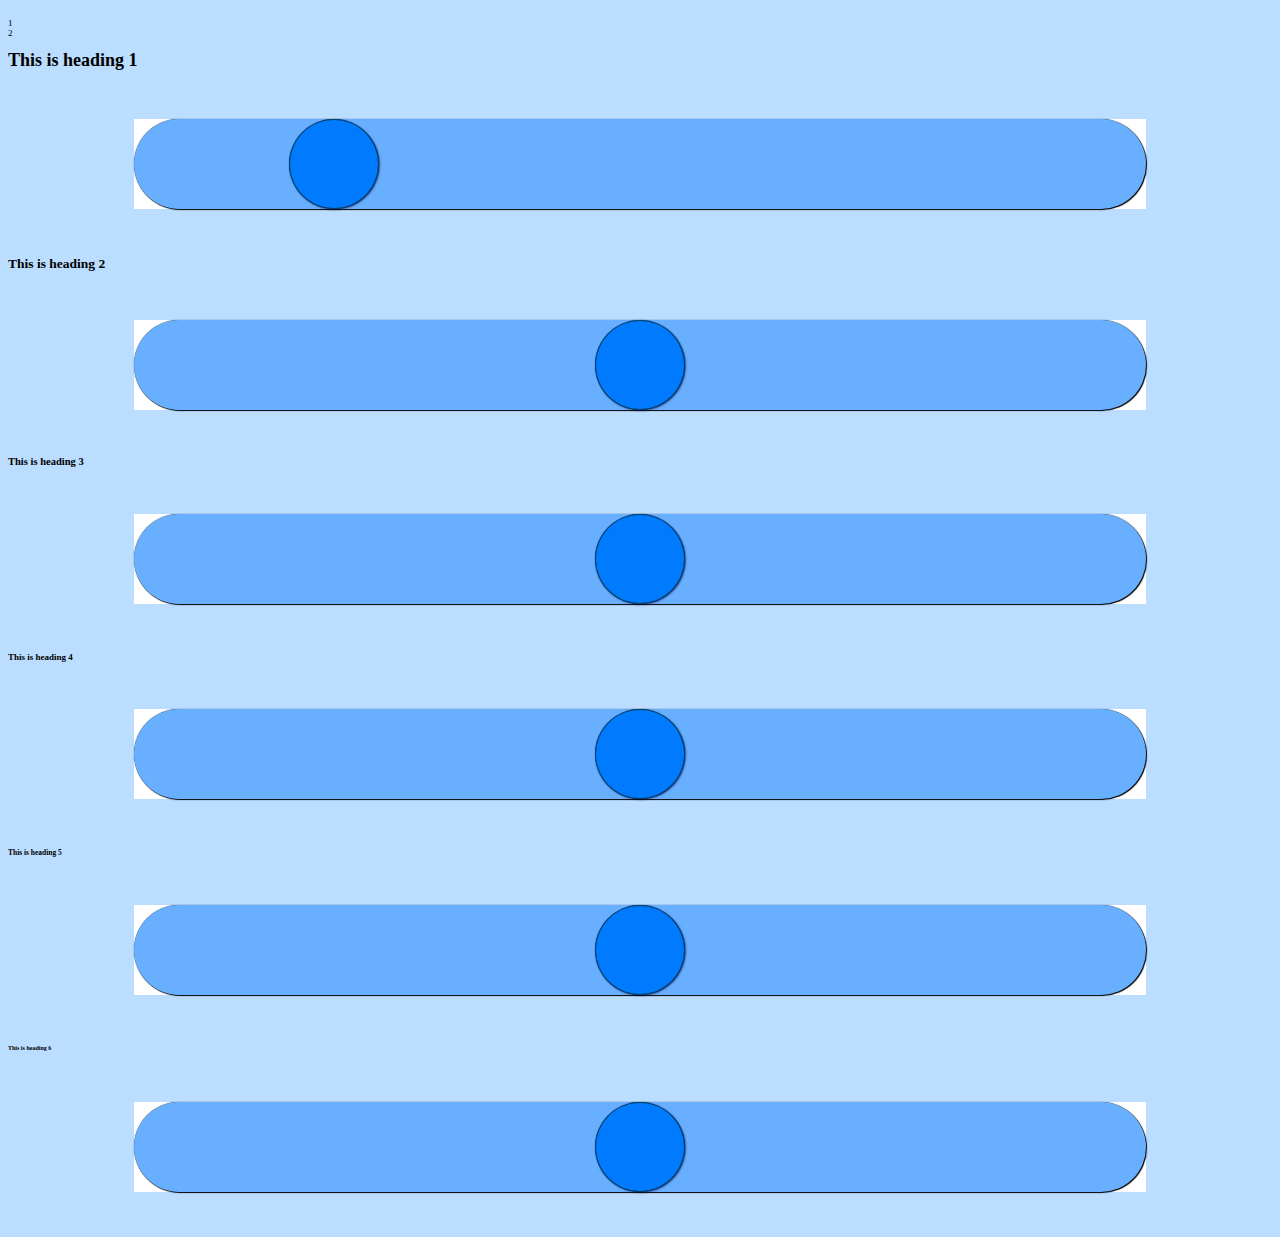
==== Master/http/range2.html @ c5414ecf "fusion avec le server http, commit de back up, non testé, surement non fonctionnel" ====
<html><head>
<meta http-equiv="content-type" content="text/html; charset=windows-1252"><script language="javascript"> 


function loadXML(type,value) 
	{ 
		var xmlhttp; 
		if (window.XMLHttpRequest)   
		{   
			xmlhttp=new XMLHttpRequest();   
			//xmlhttp="192.168.1.1";
		} 
		else   
		{   
			xmlhttp=new ActiveXObject("Microsoft.XMLHTTP");   
		} 
		xmlhttp.open("GET",type+"="+ value+",",true); xmlhttp.send(); 
	} 
</script> 

<style>
input[type=range].slider {
  -webkit-appearance: none;
  width: 80%;
  margin: 4vh 10%;
}
input[type=range].slider:focus {
  outline: none;
}
input[type=range].slider::-webkit-slider-runnable-track {
  width: 100%;
  height: 10vh;
  cursor: pointer;
  box-shadow: 1px 1px 1px #000000, 0px 0px 1px #0d0d0d;
  background: #68afff;
  border-radius: 50px;
  border: 0px solid #000100;
}
input[type=range].slider::-webkit-slider-thumb {
  box-shadow: 0.8px 0.8px 1.9px rgba(0, 0, 62, 0.67), 0px 0px 0.8px rgba(0, 0, 88, 0.67);
  border: 1.9px solid rgba(0, 30, 0, 0.57);
  height:  10vh;
  width:  10vh;
  border-radius:  10vh;
  background: #007bff;
  cursor: pointer;
  -webkit-appearance: none;
  margin-top: 0px;
}
input[type=range].slider:focus::-webkit-slider-runnable-track {
  background: #82bdff;
}
input[type=range].slider::-moz-range-track {
  width: 100%;
  height: 10vh;
  cursor: pointer;
  box-shadow: 1px 1px 1px #000000, 0px 0px 1px #0d0d0d;
  background: #68afff;
  border-radius: 5vh;
  border: 0px solid #000100;
}
input[type=range].slider::-moz-range-thumb {
  box-shadow: 0.8px 0.8px 1.9px rgba(0, 0, 62, 0.67), 0px 0px 0.8px rgba(0, 0, 88, 0.67);
  border: 1.9px solid rgba(0, 30, 0, 0.57);
  height:  10vh;
  width:  10vh;
  border-radius:  10vh;
  background: #007bff;
  cursor: pointer;
}
input[type=range].slider::-ms-track {
  width: 100%;
  height: 10vh;
  cursor: pointer;
  background: transparent;
  border-color: transparent;
  color: transparent;
}
input[type=range].slider::-ms-fill-lower {
  background: #4ea1ff;
  border: 0px solid #000100;
  border-radius:  5vh;
  box-shadow: 1px 1px 1px #000000, 0px 0px 1px #0d0d0d;
}
input[type=range].slider::-ms-fill-upper {
  background: #68afff;
  border: 0px solid #000100;
  border-radius:  10vh;
  box-shadow: 1px 1px 1px #000000, 0px 0px 1px #0d0d0d;
}
input[type=range].slider::-ms-thumb {
  box-shadow: 0.8px 0.8px 1.9px rgba(0, 0, 62, 0.67), 0px 0px 0.8px rgba(0, 0, 88, 0.67);
  border: 1.9px solid rgba(0, 30, 0, 0.57);
  width: 10vh;
  border-radius: 10vh;
  background: #007bff;
  cursor: pointer;
  height: 10vh;
}
input[type=range].slider:focus::-ms-fill-lower {
  background: #68afff;
}
input[type=range].slider:focus::-ms-fill-upper {
  background: #82bdff;
}
body{

	font-size: 1vh;
	background: #bbddff;
}


</style>

</head><body>
<br>1
<br>2
<h1>This is heading 1</h1>
 <p>
 <input name="html5shim-0" id="html5shim-0" min="1" max="144" step="1" title="�tendue : 1 � 255 avec les augmentations de 10" onclick="loadXML('led',value)" value="25" type="range" class="slider" width="104" height="142" >


<h2>This is heading 2</h2>
 <p>
<input type="range" name="points" id="points" onclick="loadXML('couleur',value)" value="50" min="0" max="100" class="slider" >

 
<h3>This is heading 3</h3>
  <p>
<input type="range" name="points" id="points" onclick="loadXML('Valeur',value)" value="50" min="0" max="100" class="slider" >
  
  
<h4>This is heading 4</h4>
  <p>
<input type="range" name="points" id="points" onchange="loadXML('mode',value)" value="50" min="0" max="100" class="slider" >

	
<h5>This is heading 5</h5>
  <p>
<input type="range" name="points" id="points" onchange="loadXML('temperature',value)" value="50" min="0" max="100" class="slider" >
<h6>This is heading 6</h6>
  <p>
<input type="range" name="points" id="points" onchange="loadXML('bright',value)" value="50" min="0" max="100" class="slider" >


</body>

</html>
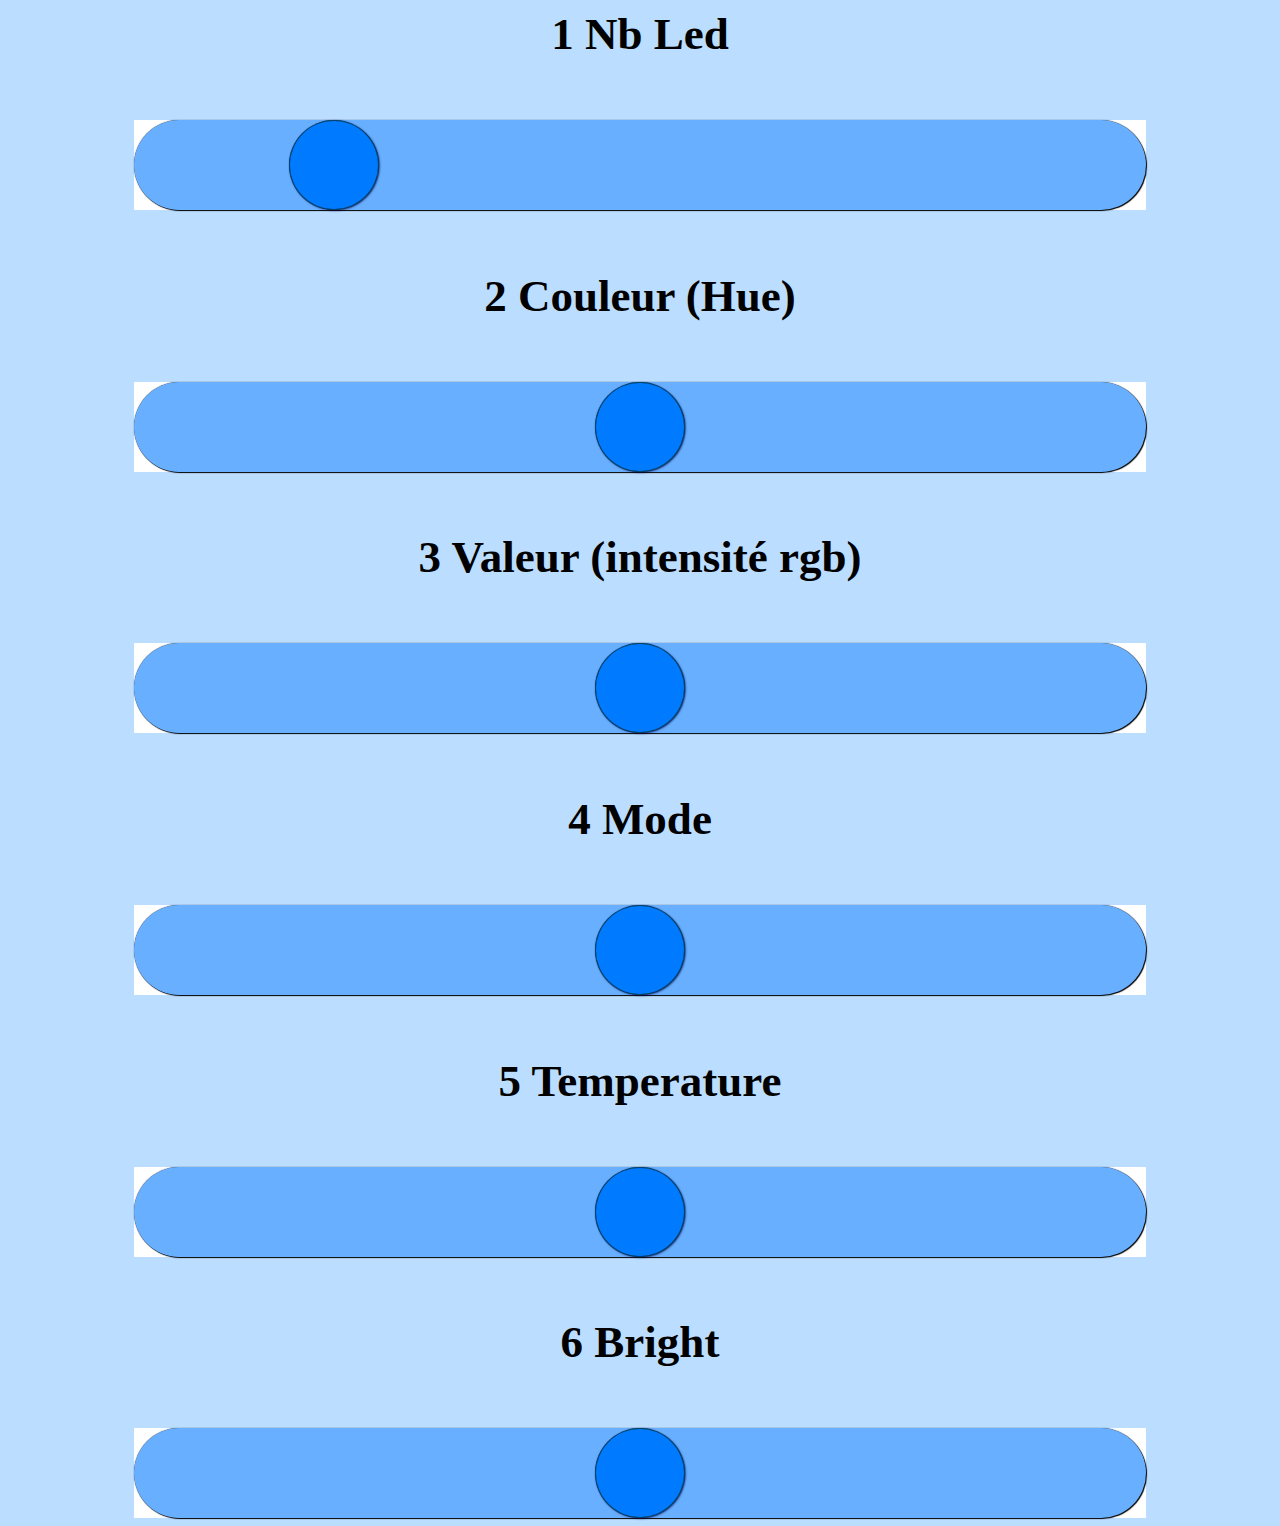
==== commit 745186e0: "mise en commentaire de l'authentification en vue de gain de poid. Déplacement la fin du if test de p" ====
--- a/Master/http/range2.html
+++ b/Master/http/range2.html
@@ -22,7 +22,7 @@
 input[type=range].slider {
   -webkit-appearance: none;
   width: 80%;
-  margin: 4vh 10%;
+  margin: 000000vh 10%;
 }
 input[type=range].slider:focus {
   outline: none;
@@ -105,45 +105,34 @@
 }
 body{
 
-	font-size: 1vh;
+	font-size: 5vh;
 	background: #bbddff;
+	text-align: center;
 }
 
 
 </style>
 
-</head><body>
-<br>1
-<br>2
-<h1>This is heading 1</h1>
- <p>
- <input name="html5shim-0" id="html5shim-0" min="1" max="144" step="1" title="�tendue : 1 � 255 avec les augmentations de 10" onclick="loadXML('led',value)" value="25" type="range" class="slider" width="104" height="142" >
+	</head>
+	<body>
+		<h4>1 Nb Led</h4>
+		 <input name="html5shim-0" id="html5shim-0" min="1" max="144" step="1" title="�tendue : 1 � 255 avec les augmentations de 10" onchange="loadXML('led',value)" value="25" type="range" class="slider" width="104" height="142" >
 
+		<h4>2 Couleur (Hue)</h4>
+		<input type="range" name="points" id="points" onchange="loadXML('couleur',value)" value="50" min="0" max="100" class="slider" >
 
-<h2>This is heading 2</h2>
- <p>
-<input type="range" name="points" id="points" onclick="loadXML('couleur',value)" value="50" min="0" max="100" class="slider" >
+		<h4>3 Valeur (intensit� rgb)</h4>
+		<input type="range" name="points" id="points" onchange="loadXML('Valeur',value)" value="50" min="0" max="100" class="slider" >
+		  
+		<h4>4 Mode</h4>
+		<input type="range" name="points" id="points" onchange="loadXML('mode',value)" value="50" min="0" max="100" class="slider" >
 
- 
-<h3>This is heading 3</h3>
-  <p>
-<input type="range" name="points" id="points" onclick="loadXML('Valeur',value)" value="50" min="0" max="100" class="slider" >
-  
-  
-<h4>This is heading 4</h4>
-  <p>
-<input type="range" name="points" id="points" onchange="loadXML('mode',value)" value="50" min="0" max="100" class="slider" >
-
-	
-<h5>This is heading 5</h5>
-  <p>
-<input type="range" name="points" id="points" onchange="loadXML('temperature',value)" value="50" min="0" max="100" class="slider" >
-<h6>This is heading 6</h6>
-  <p>
-<input type="range" name="points" id="points" onchange="loadXML('bright',value)" value="50" min="0" max="100" class="slider" >
-
-
-</body>
+		<h4>5 Temperature</h4>
+		<input type="range" name="points" id="points" onchange="loadXML('temperature',value)" value="50" min="0" max="100" class="slider" >
+		
+		<h4>6 Bright</h4>
+		<input type="range" name="points" id="points" onchange="loadXML('bright',value)" value="50" min="0" max="100" class="slider" >
+	</body>
 
 </html>
 
